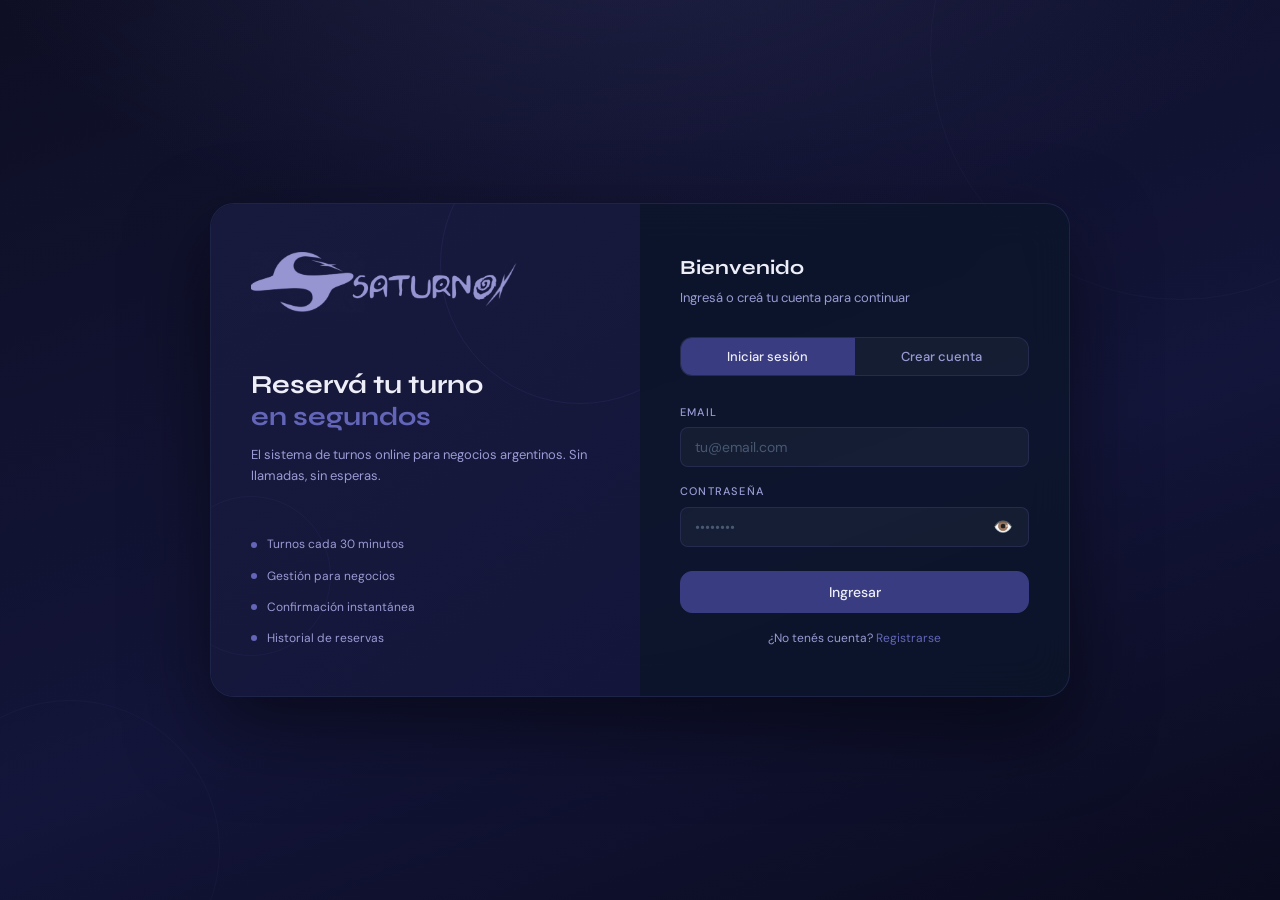
==== index.html @ 73ded489 "Add files via upload" ====
<!DOCTYPE html>
<html lang="es">
<head>
  <meta charset="UTF-8" />
  <meta name="viewport" content="width=device-width, initial-scale=1.0" />
  <title>SaturnoX – Iniciar sesión</title>
  <link rel="stylesheet" href="styles.css" />
  <style>
    body {
      display: flex;
      flex-direction: column;
      min-height: 100vh;
      background: radial-gradient(ellipse 80% 60% at 50% -10%, rgba(99,102,184,.18) 0%, transparent 65%),
                  linear-gradient(160deg, var(--navy) 0%, var(--navy2) 60%, var(--navy3) 100%);
    }

    /* HERO */
    .auth-layout {
      flex: 1;
      display: flex;
      align-items: center;
      justify-content: center;
      padding: 40px 20px;
      position: relative;
      overflow: hidden;
    }
    .ring {
      position: absolute;
      border-radius: 50%;
      border: 1px solid rgba(99,102,184,.06);
      pointer-events: none;
    }

    /* AUTH BOX */
    .auth-box {
      width: 100%;
      max-width: 860px;
      display: grid;
      grid-template-columns: 1fr 1fr;
      border: var(--border);
      border-radius: var(--r-xl);
      overflow: hidden;
      background: rgba(10,22,40,.7);
      backdrop-filter: blur(20px);
      box-shadow: 0 32px 80px rgba(0,0,0,.5);
    }

    /* LEFT PANEL */
    .auth-left {
      background: linear-gradient(145deg, var(--blue-900) 0%, var(--navy2) 100%);
      padding: 48px 40px;
      display: flex;
      flex-direction: column;
      justify-content: space-between;
      position: relative;
      overflow: hidden;
    }
    .auth-left::before {
      content: '';
      position: absolute;
      width: 280px; height: 280px;
      border-radius: 50%;
      border: 1px solid rgba(99,102,184,.12);
      top: -80px; right: -80px;
    }
    .auth-left::after {
      content: '';
      position: absolute;
      width: 160px; height: 160px;
      border-radius: 50%;
      border: 1px solid rgba(99,102,184,.08);
      bottom: 40px; left: -40px;
    }
    .auth-logo {
      font-family: var(--font-display);
      font-size: 18px; font-weight: 700;
      color: var(--blue-200);
      letter-spacing: -.5px;
      position: relative; z-index: 1;
    }
    .auth-logo span { color: var(--blue-400); }
    .auth-tagline {
      position: relative; z-index: 1;
    }
    .auth-tagline h1 {
      font-family: var(--font-display);
      font-size: 26px; font-weight: 700;
      color: var(--blue-50);
      line-height: 1.2;
      margin-bottom: 12px;
    }
    .auth-tagline h1 em { color: var(--blue-400); font-style: normal; }
    .auth-tagline p { font-size: 13px; color: var(--blue-200); line-height: 1.65; }
    .auth-features {
      position: relative; z-index: 1;
      display: flex; flex-direction: column; gap: 12px;
    }
    .feature-item {
      display: flex; align-items: center; gap: 10px;
      font-size: 12px; color: var(--blue-200);
    }
    .feature-dot {
      width: 6px; height: 6px;
      border-radius: 50%;
      background: var(--blue-400);
      flex-shrink: 0;
    }

    /* RIGHT PANEL */
    .auth-right {
      padding: 48px 40px;
      display: flex;
      flex-direction: column;
      justify-content: center;
    }
    .auth-right h2 {
      font-family: var(--font-display);
      font-size: 20px; font-weight: 700;
      color: var(--blue-50);
      margin-bottom: 4px;
    }
    .auth-right .sub {
      font-size: 13px; color: var(--blue-200);
      margin-bottom: 28px;
    }

    /* TABS */
    .tabs {
      display: flex; gap: 0;
      background: rgba(255,255,255,.04);
      border: var(--border);
      border-radius: var(--r-md);
      overflow: hidden;
      margin-bottom: 28px;
    }
    .tab-btn {
      flex: 1; padding: 10px 12px;
      background: transparent; border: none;
      font-family: var(--font-body);
      font-size: 13px; font-weight: 500;
      color: var(--blue-200);
      cursor: pointer; transition: all .2s;
    }
    .tab-btn.active {
      background: var(--blue-600);
      color: var(--blue-50);
    }

    /* FORM PANEL */
    .tab-panel { display: none; }
    .tab-panel.active { display: block; animation: slideDown .2s ease; }

    /* ROLE SELECTOR */
    .role-selector {
      display: grid; grid-template-columns: 1fr 1fr;
      gap: 8px; margin-bottom: 16px;
    }
    .role-card {
      padding: 12px 14px;
      border: var(--border);
      border-radius: var(--r-md);
      cursor: pointer;
      background: transparent;
      transition: all .2s;
      text-align: left;
    }
    .role-card:hover { background: var(--glass-h); border-color: rgba(99,102,184,.4); }
    .role-card.selected { background: rgba(57,60,128,.2); border-color: var(--blue-400); }
    .role-card .role-icon { font-size: 22px; margin-bottom: 6px; display: block; }
    .role-card .role-name {
      font-size: 13px; font-weight: 500; color: var(--blue-50); display: block;
    }
    .role-card .role-desc { font-size: 11px; color: var(--blue-200); }

    /* GLOBAL ERROR */
    .alert {
      padding: 10px 14px;
      border-radius: var(--r-sm);
      font-size: 13px;
      margin-bottom: 14px;
      display: none;
    }
    .alert.error { background: var(--red-bg); border: 1px solid var(--red-bd); color: var(--red); display: block; }
    .alert.success { background: var(--green-bg); border: 1px solid var(--green-bd); color: var(--green); display: block; }

    /* RESPONSIVE */
    @media (max-width: 700px) {
      .auth-box { grid-template-columns: 1fr; }
      .auth-left { display: none; }
      .auth-right { padding: 32px 24px; }
    }
  </style>
</head>
<body>

<div class="auth-layout">
  <div class="ring" style="width:500px;height:500px;top:-200px;right:-150px;"></div>
  <div class="ring" style="width:300px;height:300px;bottom:-100px;left:-80px;"></div>

  <div class="auth-box">
    <!-- IZQUIERDA -->
    <div class="auth-left">
      <div class="auth-logo"><img src="saturnox.png" alt="SaturnoX" style="height:60px;width:auto;filter:brightness(1.1);align-items: center;" /></div>
      <div class="auth-tagline">
        <h1>Reservá tu turno<br><em>en segundos</em></h1>
        <p>El sistema de turnos online para negocios argentinos. Sin llamadas, sin esperas.</p>
      </div>
      <div class="auth-features">
        <div class="feature-item"><div class="feature-dot"></div>Turnos cada 30 minutos</div>
        <div class="feature-item"><div class="feature-dot"></div>Gestión para negocios</div>
        <div class="feature-item"><div class="feature-dot"></div>Confirmación instantánea</div>
        <div class="feature-item"><div class="feature-dot"></div>Historial de reservas</div>
      </div>
    </div>

    <!-- DERECHA -->
    <div class="auth-right">
      <h2>Bienvenido</h2>
      <p class="sub">Ingresá o creá tu cuenta para continuar</p>

      <div class="tabs">
        <button class="tab-btn active" onclick="switchTab('login')">Iniciar sesión</button>
        <button class="tab-btn" onclick="switchTab('register')">Crear cuenta</button>
      </div>

      <!-- LOGIN -->
      <div class="tab-panel active" id="panel-login">
        <div class="alert" id="loginAlert"></div>
        <div class="form-group">
          <label class="form-label">Email</label>
          <input class="form-input" type="email" id="loginEmail" placeholder="tu@email.com" />
        </div>
        <div class="form-group">
          <label class="form-label">Contraseña</label>
          <div style="position:relative;">
            <input class="form-input" type="password" id="loginPass" placeholder="••••••••" style="padding-right:44px;" />
            <button type="button" onclick="togglePassVis('loginPass','eyeLogin')" style="position:absolute;right:12px;top:50%;transform:translateY(-50%);background:none;border:none;cursor:pointer;color:var(--blue-200);font-size:16px;padding:4px;line-height:1;" id="eyeLogin">👁️</button>
          </div>
        </div>
        <button class="btn primary lg full" onclick="doLogin()" style="margin-top:8px;">
          Ingresar
        </button>
        <p style="text-align:center;margin-top:16px;font-size:12px;color:var(--blue-200);">
          ¿No tenés cuenta? <a href="#" onclick="switchTab('register')" style="color:var(--blue-400);text-decoration:none;">Registrarse</a>
        </p>
      </div>

      <!-- REGISTRO -->
      <div class="tab-panel" id="panel-register">
        <div class="alert" id="registerAlert"></div>

        <div style="margin-bottom:14px;">
          <div class="form-label" style="margin-bottom:8px;">Tipo de cuenta</div>
          <div class="role-selector">
            <div class="role-card selected" id="roleUser" onclick="selectRole('user')">
              <span class="role-icon">👤</span>
              <span class="role-name">Usuario</span>
              <span class="role-desc">Reservar turnos</span>
            </div>
            <div class="role-card" id="roleBiz" onclick="selectRole('business')">
              <span class="role-icon">🏪</span>
              <span class="role-name">Negocio</span>
              <span class="role-desc">Gestionar turnos</span>
            </div>
          </div>
        </div>

        <div class="form-row">
          <div class="form-group">
            <label class="form-label">Nombre</label>
            <input class="form-input" type="text" id="regName" placeholder="Juan" />
          </div>
          <div class="form-group">
            <label class="form-label">Apellido</label>
            <input class="form-input" type="text" id="regLast" placeholder="García" />
          </div>
        </div>
        <div class="form-group">
          <label class="form-label">Email</label>
          <input class="form-input" type="email" id="regEmail" placeholder="tu@email.com" />
        </div>
        <div class="form-group">
          <label class="form-label">Contraseña</label>
          <div style="position:relative;">
            <input class="form-input" type="password" id="regPass" placeholder="Mínimo 6 caracteres" oninput="checkPassStrength(this.value)" style="padding-right:44px;" />
            <button type="button" onclick="togglePassVis('regPass','eyeReg')" style="position:absolute;right:12px;top:50%;transform:translateY(-50%);background:none;border:none;cursor:pointer;color:var(--blue-200);font-size:16px;padding:4px;line-height:1;" id="eyeReg">👁️</button>
          </div>
          <div id="passStrengthWrap" style="margin-top:8px;display:none;">
            <div style="display:flex;gap:4px;margin-bottom:5px;">
              <div id="psBar1" style="flex:1;height:4px;border-radius:4px;background:rgba(99,102,184,.15);transition:background .3s;"></div>
              <div id="psBar2" style="flex:1;height:4px;border-radius:4px;background:rgba(99,102,184,.15);transition:background .3s;"></div>
              <div id="psBar3" style="flex:1;height:4px;border-radius:4px;background:rgba(99,102,184,.15);transition:background .3s;"></div>
              <div id="psBar4" style="flex:1;height:4px;border-radius:4px;background:rgba(99,102,184,.15);transition:background .3s;"></div>
            </div>
            <span id="passStrengthLabel" style="font-size:11px;font-weight:500;"></span>
          </div>
        </div>
        <button class="btn primary lg full" onclick="doRegister()" style="margin-top:8px;">
          Crear cuenta
        </button>
      </div>
    </div>
  </div>
</div>

<script src="app.js"></script>
<script>
  // Si ya está logueado, redirigir
  (function() {
    const u = DB.getCurrentUser();
    if (u) window.location.href = u.role === 'business' ? 'business.html' : 'app.html';
  })();

  let selectedRole = 'user';

  function togglePassVis(inputId, btnId) {
    const inp = document.getElementById(inputId);
    const btn = document.getElementById(btnId);
    const isPass = inp.type === 'password';
    inp.type = isPass ? 'text' : 'password';
    btn.textContent = isPass ? '🙈' : '👁️';
  }

  function switchTab(tab) {
    document.querySelectorAll('.tab-btn').forEach((b,i) => b.classList.toggle('active', (i===0&&tab==='login')||(i===1&&tab==='register')));
    document.getElementById('panel-login').classList.toggle('active', tab==='login');
    document.getElementById('panel-register').classList.toggle('active', tab==='register');
  }

  function selectRole(role) {
    selectedRole = role;
    document.getElementById('roleUser').classList.toggle('selected', role==='user');
    document.getElementById('roleBiz').classList.toggle('selected', role==='business');
  }

  function showAlert(id, msg, type='error') {
    const el = document.getElementById(id);
    el.textContent = msg;
    el.className = `alert ${type}`;
  }

  function doLogin() {
    const email = document.getElementById('loginEmail').value.trim();
    const pass  = document.getElementById('loginPass').value;
    if (!email || !pass) { showAlert('loginAlert','Completá todos los campos.'); return; }
    const r = DB.loginUser(email, pass);
    if (!r.ok) { showAlert('loginAlert', r.msg); return; }
    DB.setCurrentUser(r.user);
    Toast.show('¡Bienvenido, ' + r.user.name + '!', 'success');
    setTimeout(() => {
      window.location.href = r.user.role === 'business' ? 'business.html' : 'app.html';
    }, 600);
  }

  function doRegister() {
    const name  = document.getElementById('regName').value.trim();
    const last  = document.getElementById('regLast').value.trim();
    const email = document.getElementById('regEmail').value.trim();
    const pass  = document.getElementById('regPass').value;
    if (!name || !last || !email || !pass) { showAlert('registerAlert','Completá todos los campos.'); return; }
    if (pass.length < 6) { showAlert('registerAlert','La contraseña debe tener al menos 6 caracteres.'); return; }
    if (!/^[^\s@]+@[^\s@]+\.[^\s@]+$/.test(email)) { showAlert('registerAlert','Ingresá un email válido.'); return; }
    const r = DB.registerUser({ name, lastName: last, email, password: pass, role: selectedRole });
    if (!r.ok) { showAlert('registerAlert', r.msg); return; }
    DB.setCurrentUser(r.user);
    showAlert('registerAlert','¡Cuenta creada! Redirigiendo...','success');
    setTimeout(() => {
      window.location.href = r.user.role === 'business' ? 'business.html' : 'app.html';
    }, 800);
  }

  function checkPassStrength(val) {
    const wrap = document.getElementById('passStrengthWrap');
    const label = document.getElementById('passStrengthLabel');
    const bars = [1,2,3,4].map(i => document.getElementById('psBar'+i));
    if (!val) { wrap.style.display = 'none'; return; }
    wrap.style.display = 'block';
    let score = 0;
    if (val.length >= 6)  score++;
    if (val.length >= 10) score++;
    if (/[A-Z]/.test(val) && /[a-z]/.test(val)) score++;
    if (/[0-9]/.test(val)) score++;
    if (/[^A-Za-z0-9]/.test(val)) score = Math.min(4, score + 1);
    score = Math.max(1, Math.min(4, score));
    const cfg = [
      null,
      { color:'#e05d5d', text:'Muy débil',  textColor:'#e05d5d' },
      { color:'#e0993a', text:'Débil',       textColor:'#e0993a' },
      { color:'#4dbf77', text:'Buena',       textColor:'#4dbf77' },
      { color:'#2ec08b', text:'Muy fuerte',  textColor:'#2ec08b' },
    ];
    bars.forEach((b, i) => { b.style.background = i < score ? cfg[score].color : 'rgba(99,102,184,.15)'; });
    label.textContent = cfg[score].text;
    label.style.color = cfg[score].textColor;
  }

  // Enter para login
  document.addEventListener('keydown', e => {
    if (e.key === 'Enter') {
      if (document.getElementById('panel-login').classList.contains('active')) doLogin();
      else doRegister();
    }
  });
</script>
</body>
</html>
---- styles.css ----
@import url('https://fonts.googleapis.com/css2?family=Syne:wght@400;500;600;700&family=DM+Sans:ital,wght@0,300;0,400;0,500;1,400&display=swap');

*,*::before,*::after{box-sizing:border-box;margin:0;padding:0}
:root{
  --blue-50:#EEEEF8;
  --blue-100:#C4C5E8;
  --blue-200:#9A9BD4;
  --blue-400:#6366B8;
  --blue-600:#393C80;
  --blue-700:#2D3069;
  --blue-800:#252858;
  --blue-900:#181A3D;
  --navy:#0E0F24;
  --navy2:#13153A;
  --navy3:#0A0B1E;
  --green:#5DCAA5;
  --green-bg:rgba(29,158,117,.12);
  --green-bd:rgba(29,158,117,.28);
  --red:#E24B4A;
  --red-bg:rgba(226,75,74,.12);
  --red-bd:rgba(226,75,74,.28);
  --amber:#efca27;
  --amber-bg:rgba(239,159,39,.12);
  --amber-bd:rgba(239,159,39,.28);
  --font-display:'Syne',sans-serif;
  --font-body:'DM Sans',sans-serif;
  --r-sm:8px;--r-md:12px;--r-lg:16px;--r-xl:24px;
  --border:1px solid rgba(99,102,184,.2);
  --glass:rgba(255,255,255,.033);
  --glass-h:rgba(99,102,184,.1);
}
html{scroll-behavior:smooth}
body{font-family:var(--font-body);background:var(--navy);color:var(--blue-50);min-height:100vh;line-height:1.6}
.hidden{display:none!important}

/* NAVBAR */
.navbar{position:sticky;top:0;z-index:200;display:flex;align-items:center;justify-content:space-between;padding:14px 36px;background:rgba(10,22,40,.92);backdrop-filter:blur(14px);border-bottom:var(--border)}
.logo{font-family:var(--font-display);font-size:22px;font-weight:700;color:var(--blue-200);text-decoration:none;letter-spacing:-.5px}
.logo span{color:var(--blue-400)}
.nav-right{display:flex;gap:8px;align-items:center}

/* BUTTONS */
.btn{font-family:var(--font-body);font-size:13px;font-weight:500;padding:8px 16px;border-radius:20px;border:1px solid rgba(99,102,184,.3);background:transparent;color:var(--blue-200);cursor:pointer;transition:all .2s;text-decoration:none;display:inline-flex;align-items:center;gap:6px}
.btn:hover{background:rgba(99,102,184,.1);border-color:rgba(99,102,184,.5)}
.btn.primary{background:var(--blue-600);border-color:var(--blue-600);color:var(--blue-50)}
.btn.primary:hover{background:var(--blue-700)}
.btn.danger{background:var(--red-bg);border-color:var(--red-bd);color:var(--red)}
.btn.danger:hover{background:rgba(226,75,74,.22)}
.btn.success{background:var(--green-bg);border-color:var(--green-bd);color:var(--green)}
.btn.lg{font-size:14px;padding:11px 26px;border-radius:var(--r-md)}
.btn.full{width:100%;justify-content:center}
.btn:disabled{opacity:.38;cursor:not-allowed}

/* FORMS */
.form-group{margin-bottom:16px}
.form-label{display:block;font-size:11px;font-weight:500;color:var(--blue-200);text-transform:uppercase;letter-spacing:1.2px;margin-bottom:6px}
.form-input,.form-select,.form-textarea{width:100%;background:rgba(255,255,255,.04);border:var(--border);border-radius:var(--r-sm);padding:10px 14px;font-family:var(--font-body);font-size:14px;color:var(--blue-50);outline:none;transition:border-color .2s}
.form-input:focus,.form-select:focus,.form-textarea:focus{border-color:var(--blue-400);background:rgba(99,102,184,.06)}
.form-input::placeholder,.form-textarea::placeholder{color:rgba(181,212,244,.32)}
.form-select option{background:var(--navy2);color:var(--blue-50)}
.form-textarea{resize:vertical;min-height:80px}
.form-row{display:grid;grid-template-columns:1fr 1fr;gap:12px}

/* BADGES */
.badge{display:inline-block;font-size:10px;font-weight:500;padding:3px 9px;border-radius:10px;background:rgba(99,102,184,.12);color:var(--blue-200);border:1px solid rgba(99,102,184,.22)}
.badge.green{background:var(--green-bg);color:var(--green);border-color:var(--green-bd)}
.badge.red,.badge.cancelled{background:var(--red-bg);color:var(--red);border-color:var(--red-bd)}
.badge.amber{background:var(--amber-bg);color:var(--amber);border-color:var(--amber-bd)}
.badge.blue{background:rgba(99,102,184,.18);color:var(--blue-100);border-color:rgba(99,102,184,.35)}

/* ALERTS */
.alert{padding:11px 14px;border-radius:var(--r-sm);font-size:13px;margin-bottom:14px;display:none}
.alert.error{background:var(--red-bg);border:1px solid var(--red-bd);color:var(--red);display:block}
.alert.success{background:var(--green-bg);border:1px solid var(--green-bd);color:var(--green);display:block}
.alert.warning{background:var(--amber-bg);border:1px solid var(--amber-bd);color:var(--amber);display:block}

/* TOAST */
.toast-container{position:fixed;bottom:24px;right:24px;z-index:1000;display:flex;flex-direction:column;gap:8px}
.toast{display:flex;align-items:center;gap:10px;background:var(--navy2);border:var(--border);border-radius:var(--r-md);padding:12px 18px;font-size:13px;color:var(--blue-50);animation:slideInR .3s ease;min-width:240px;max-width:340px;box-shadow:0 4px 24px rgba(0,0,0,.4)}
.toast.success{border-color:var(--green-bd)}.toast.error{border-color:var(--red-bd)}.toast.warning{border-color:var(--amber-bd)}
.toast-icon{font-size:15px;flex-shrink:0}

/* ANIMATIONS */
@keyframes fadeIn{from{opacity:0}to{opacity:1}}
@keyframes slideUp{from{opacity:0;transform:translateY(20px)}to{opacity:1;transform:none}}
@keyframes slideDown{from{opacity:0;transform:translateY(-10px)}to{opacity:1;transform:none}}
@keyframes slideInR{from{opacity:0;transform:translateX(20px)}to{opacity:1;transform:none}}
@keyframes pulse{0%,100%{opacity:1}50%{opacity:.5}}

/* SECTION TITLES */
.section-ttl{font-family:var(--font-display);font-size:12px;font-weight:500;color:var(--blue-400);text-transform:uppercase;letter-spacing:1.5px}

/* RESPONSIVE */
@media(max-width:700px){
  .navbar{padding:12px 16px}
  .form-row{grid-template-columns:1fr}
}
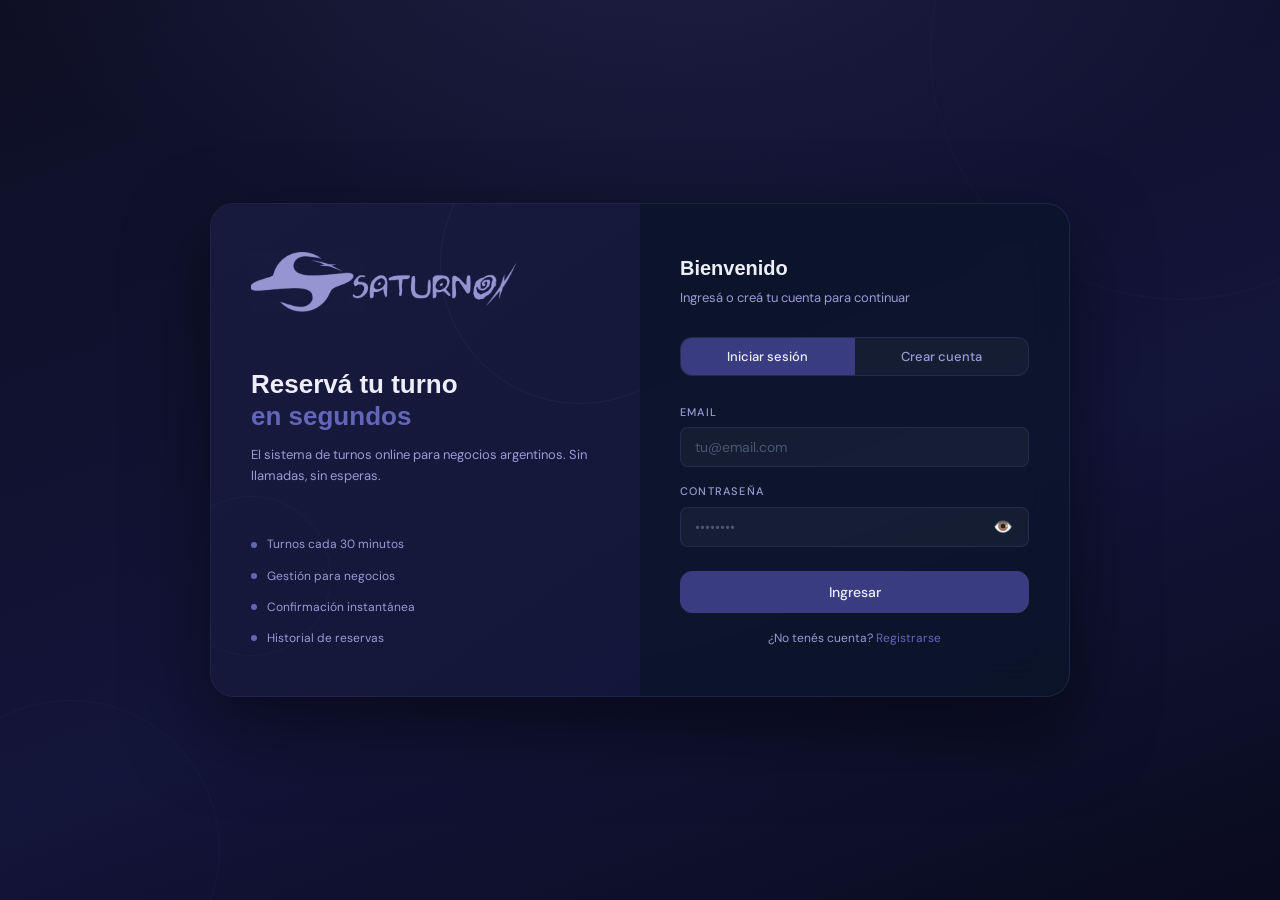
==== commit c3b88562: "index.html" ====
--- a/index.html
+++ b/index.html
@@ -185,9 +185,24 @@
 
     /* RESPONSIVE */
     @media (max-width: 700px) {
-      .auth-box { grid-template-columns: 1fr; }
+      .auth-layout { padding: 0; align-items: stretch; }
+      .auth-box {
+        grid-template-columns: 1fr;
+        border-radius: 0;
+        border-left: none; border-right: none;
+        min-height: 100vh;
+        box-shadow: none;
+      }
       .auth-left { display: none; }
-      .auth-right { padding: 32px 24px; }
+      .auth-right { padding: 40px 24px 32px; justify-content: flex-start; }
+      .auth-right h2 { font-size: 24px; }
+      .role-selector { grid-template-columns: 1fr 1fr; }
+      .role-card { padding: 10px; }
+      .form-row { grid-template-columns: 1fr; }
+      .mobile-logo-wrap { display: block !important; }
+    }
+    @media (max-width: 400px) {
+      .auth-right { padding: 32px 16px 24px; }
     }
   </style>
 </head>
@@ -215,6 +230,10 @@
 
     <!-- DERECHA -->
     <div class="auth-right">
+      <div style="display:none;margin-bottom:28px;" class="mobile-logo-wrap">
+        <img src="saturnox.png" alt="SaturnoX" style="height:44px;width:auto;filter:brightness(1.1);" />
+        <p style="font-size:12px;color:var(--blue-200);margin-top:8px;">El sistema de turnos online para negocios argentinos.</p>
+      </div>
       <h2>Bienvenido</h2>
       <p class="sub">Ingresá o creá tu cuenta para continuar</p>
 
@@ -403,4 +422,4 @@
   });
 </script>
 </body>
-</html>+</html>
--- a/styles.css
+++ b/styles.css
@@ -22,7 +22,7 @@
   --amber:#efca27;
   --amber-bg:rgba(239,159,39,.12);
   --amber-bd:rgba(239,159,39,.28);
-  --font-display:'Syne',sans-serif;
+  --font-display:'smooth',sans-serif;
   --font-body:'DM Sans',sans-serif;
   --r-sm:8px;--r-md:12px;--r-lg:16px;--r-xl:24px;
   --border:1px solid rgba(99,102,184,.2);
@@ -94,4 +94,4 @@
 @media(max-width:700px){
   .navbar{padding:12px 16px}
   .form-row{grid-template-columns:1fr}
-}+}
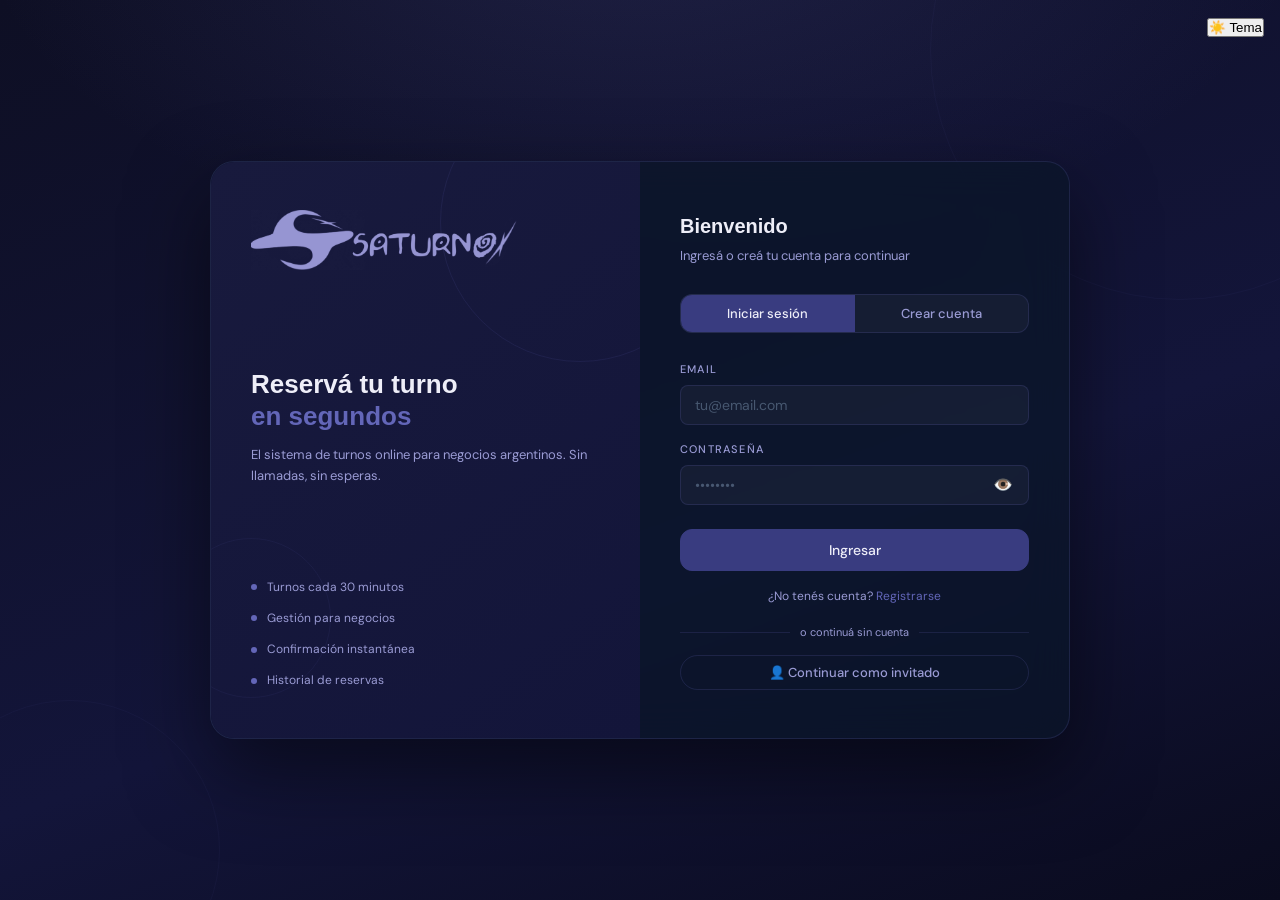
==== commit 50662d29: "index.html" ====
--- a/index.html
+++ b/index.html
@@ -12,6 +12,10 @@
       min-height: 100vh;
       background: radial-gradient(ellipse 80% 60% at 50% -10%, rgba(99,102,184,.18) 0%, transparent 65%),
                   linear-gradient(160deg, var(--navy) 0%, var(--navy2) 60%, var(--navy3) 100%);
+    }
+    [data-theme="light"] body {
+      background: radial-gradient(ellipse 80% 60% at 50% -10%, rgba(99,102,184,.13) 0%, transparent 65%),
+                  linear-gradient(160deg, #EEEEF8 0%, #E4E5F4 60%, #D8DAF0 100%);
     }
 
     /* HERO */
@@ -204,9 +208,19 @@
     @media (max-width: 400px) {
       .auth-right { padding: 32px 16px 24px; }
     }
-  </style>
+    /* Mobile: solo ícono en el toggle */
+    @media (max-width: 640px) {
+      .theme-label { display: none; }
+      .theme-toggle { padding: 6px 8px; width: 36px; height: 36px; justify-content: center; border-radius: 50%; }
+    }
+</style>
 </head>
 <body>
+
+<!-- THEME TOGGLE (top-right fixed) -->
+<div style="position:fixed;top:14px;right:16px;z-index:500;">
+  <button class="theme-toggle" id="themeToggleBtn" onclick="toggleTheme()" title="Cambiar tema"><span id="themeIcon">🌙</span><span class="theme-label"> Tema</span></button>
+</div>
 
 <div class="auth-layout">
   <div class="ring" style="width:500px;height:500px;top:-200px;right:-150px;"></div>
@@ -262,6 +276,16 @@
         <p style="text-align:center;margin-top:16px;font-size:12px;color:var(--blue-200);">
           ¿No tenés cuenta? <a href="#" onclick="switchTab('register')" style="color:var(--blue-400);text-decoration:none;">Registrarse</a>
         </p>
+
+        <!-- DIVISOR -->
+        <div style="display:flex;align-items:center;gap:10px;margin:18px 0 4px;">
+          <div style="flex:1;height:1px;background:rgba(99,102,184,.18);"></div>
+          <span style="font-size:11px;color:var(--blue-200);white-space:nowrap;">o continuá sin cuenta</span>
+          <div style="flex:1;height:1px;background:rgba(99,102,184,.18);"></div>
+        </div>
+        <button class="btn full" onclick="enterAsGuest()" style="margin-top:10px;color:var(--blue-200);border-color:rgba(99,102,184,.2);">
+          👤 Continuar como invitado
+        </button>
       </div>
 
       <!-- REGISTRO -->
@@ -324,6 +348,32 @@
 
 <script src="app.js"></script>
 <script>
+  // ── TEMA ──
+  function initTheme() {
+    const t = localStorage.getItem('sx_theme') || 'dark';
+    document.documentElement.setAttribute('data-theme', t);
+    updateThemeBtn(t);
+  }
+  function toggleTheme() {
+    const cur = document.documentElement.getAttribute('data-theme') || 'dark';
+    const next = cur === 'dark' ? 'light' : 'dark';
+    document.documentElement.setAttribute('data-theme', next);
+    localStorage.setItem('sx_theme', next);
+    updateThemeBtn(next);
+  }
+  function updateThemeBtn(t) {
+    const icon = document.getElementById('themeIcon');
+    if (icon) icon.textContent = t === 'dark' ? '☀️' : '🌙';
+  }
+  initTheme();
+
+  // ── INVITADO ──
+  function enterAsGuest() {
+    const guest = { id: 'guest_' + Date.now(), role: 'user', name: 'Invitado', lastName: '', isGuest: true };
+    DB.setCurrentUser(guest);
+    window.location.href = 'app.html';
+  }
+
   // Si ya está logueado, redirigir
   (function() {
     const u = DB.getCurrentUser();
--- a/styles.css
+++ b/styles.css
@@ -95,3 +95,14 @@
   .navbar{padding:12px 16px}
   .form-row{grid-template-columns:1fr}
 }
+
+/* MOBILE TOUCH & USABILITY */
+@media(max-width:700px){
+  .btn { min-height: 42px; }
+  .form-input, .form-select, .form-textarea { font-size: 16px !important; } /* prevent iOS auto-zoom */
+  .toast-container { bottom: 80px; right: 12px; left: 12px; }
+  .toast { min-width: 0; max-width: 100%; width: 100%; }
+  .modal-overlay { padding: 16px; align-items: flex-end; }
+  .modal-box { border-radius: var(--r-xl) var(--r-xl) var(--r-md) var(--r-md); }
+  .badge { font-size: 9px; padding: 2px 7px; }
+}
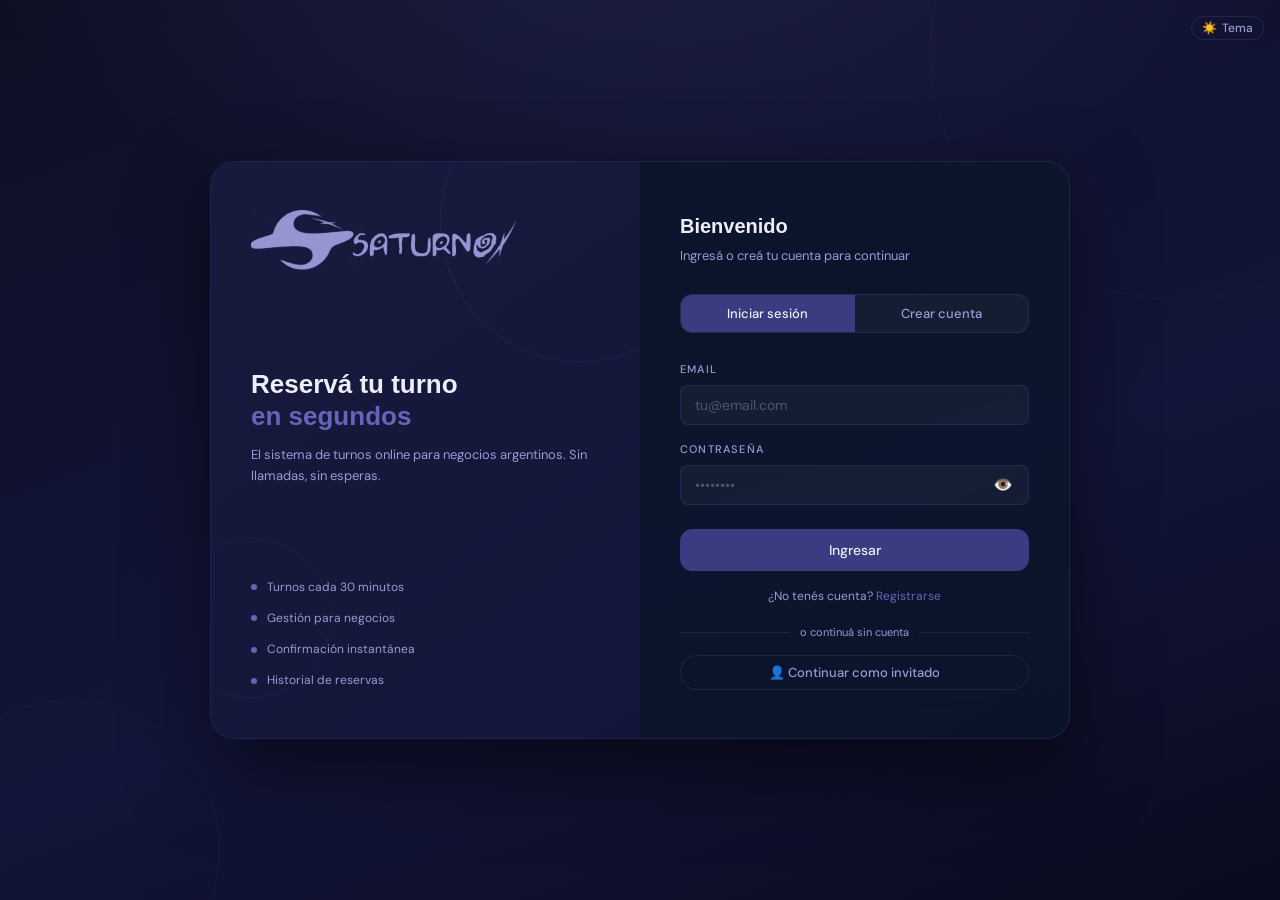
==== commit 3b912be1: "añadi terminos y condiciones" ====
--- a/index.html
+++ b/index.html
@@ -18,6 +18,10 @@
                   linear-gradient(160deg, #EEEEF8 0%, #E4E5F4 60%, #D8DAF0 100%);
     }
 
+    a{
+        color: var(--blue-200);
+    }
+
     /* HERO */
     .auth-layout {
       flex: 1;
@@ -175,6 +179,14 @@
       font-size: 13px; font-weight: 500; color: var(--blue-50); display: block;
     }
     .role-card .role-desc { font-size: 11px; color: var(--blue-200); }
+
+    .checkbox{
+        display: flex;
+        border: none;
+        font-size: 14px;
+        margin:10px;
+        gap:10px;
+    }
 
     /* GLOBAL ERROR */
     .alert {
@@ -338,7 +350,8 @@
             <span id="passStrengthLabel" style="font-size:11px;font-weight:500;"></span>
           </div>
         </div>
-        <button class="btn primary lg full" onclick="doRegister()" style="margin-top:8px;">
+        <div class="checkbox"><input onclick="checarEula(this)" type="checkbox" name="eula" id="eula" required> Acepto los <a href="./terminos.html">terminos y condiciones</a>.</div> 
+        <button class="btn primary lg full" onclick="doRegister()" disabled="true" id="registerButton" style="margin-top:8px;">
           Crear cuenta
         </button>
       </div>
@@ -366,6 +379,14 @@
     if (icon) icon.textContent = t === 'dark' ? '☀️' : '🌙';
   }
   initTheme();
+
+  function checarEula(son) {
+    let Rbutton = document.getElementById("registerButton");
+    if (son.checked) {
+        return Rbutton.disabled=false
+    }
+    return Rbutton.disabled=true
+  }
 
   // ── INVITADO ──
   function enterAsGuest() {
@@ -472,4 +493,4 @@
   });
 </script>
 </body>
-</html>
+</html>
--- a/styles.css
+++ b/styles.css
@@ -105,4 +105,186 @@
   .modal-overlay { padding: 16px; align-items: flex-end; }
   .modal-box { border-radius: var(--r-xl) var(--r-xl) var(--r-md) var(--r-md); }
   .badge { font-size: 9px; padding: 2px 7px; }
-}
+
+  /* NAVBAR MOBILE — más compacta y sin amontonamiento */
+  .navbar { padding: 10px 14px; gap: 8px; }
+  .logo img { height: 32px !important; }
+  .nav-right { gap: 6px; }
+
+  /* Ocultar texto del tema-toggle en mobile, solo ícono */
+  .theme-toggle .theme-label { display: none; }
+  .theme-toggle { padding: 6px 8px; font-size: 16px; border-radius: 50%; width: 36px; height: 36px; justify-content: center; }
+}
+
+/* ══════════════════════════════════════════
+   THEME TOGGLE BUTTON
+══════════════════════════════════════════ */
+.theme-toggle{
+  background:transparent;border:1px solid rgba(99,102,184,.22);
+  border-radius:20px;padding:5px 10px;font-size:14px;cursor:pointer;
+  color:var(--blue-200);transition:all .2s;line-height:1;
+  display:inline-flex;align-items:center;gap:5px;
+  font-family:var(--font-body);font-size:12px;font-weight:500;
+}
+.theme-toggle:hover{background:rgba(99,102,184,.1);border-color:rgba(99,102,184,.4);}
+
+/* ══════════════════════════════════════════
+   LIGHT MODE — VARIABLE OVERRIDES
+══════════════════════════════════════════ */
+[data-theme="light"]{
+  --blue-50:#1a1c3a;
+  --blue-100:#252858;
+  --blue-200:#393C80;
+  --blue-400:#5560c8;
+  --blue-600:#4a4ea0;
+  --blue-700:#393C80;
+  --blue-800:#2D3069;
+  --blue-900:#1a1c3a;
+  --navy:#EEEEF8;
+  --navy2:#E4E5F4;
+  --navy3:#D8DAF0;
+  --green:#1a8a6a;
+  --green-bg:rgba(26,138,106,.1);
+  --green-bd:rgba(26,138,106,.28);
+  --red:#b83030;
+  --red-bg:rgba(184,48,48,.09);
+  --red-bd:rgba(184,48,48,.25);
+  --amber:#8a6000;
+  --amber-bg:rgba(138,96,0,.09);
+  --amber-bd:rgba(138,96,0,.25);
+  --border:1px solid rgba(99,102,184,.28);
+  --glass:rgba(255,255,255,.65);
+  --glass-h:rgba(99,102,184,.12);
+}
+[data-theme="light"] body{
+  background:#EEEEF8;color:#1a1c3a;
+}
+
+/* Navbar */
+[data-theme="light"] .navbar{
+  background:rgba(238,238,248,.94);
+  border-bottom:1px solid rgba(99,102,184,.22);
+}
+[data-theme="light"] .logo{color:var(--blue-200);}
+
+/* Inputs & forms */
+[data-theme="light"] .form-input,
+[data-theme="light"] .form-select,
+[data-theme="light"] .form-textarea{
+  background:rgba(255,255,255,.8);
+  border-color:rgba(99,102,184,.3);
+  color:#1a1c3a;
+}
+[data-theme="light"] .form-input::placeholder,
+[data-theme="light"] .form-textarea::placeholder{color:rgba(57,60,128,.45);}
+[data-theme="light"] .form-input:focus,
+[data-theme="light"] .form-select:focus,
+[data-theme="light"] .form-textarea:focus{
+  background:rgba(255,255,255,.95);
+  border-color:var(--blue-400);
+}
+[data-theme="light"] .form-select option{background:#E4E5F4;color:#1a1c3a;}
+
+/* Toasts */
+[data-theme="light"] .toast{
+  background:#fff;color:#1a1c3a;
+  border-color:rgba(99,102,184,.3);
+}
+
+/* Mobile menu */
+[data-theme="light"] .mobile-menu{
+  background:var(--navy2);
+  border-color:rgba(99,102,184,.25);
+}
+[data-theme="light"] .mobile-menu-item{color:var(--blue-100);}
+
+/* Auth page specifics */
+[data-theme="light"] .auth-box{
+  background:rgba(255,255,255,.82);
+  backdrop-filter:blur(20px);
+}
+[data-theme="light"] .auth-left{
+  background:linear-gradient(145deg,#dde0f4 0%,#e8eaf6 100%);
+}
+[data-theme="light"] .tabs{
+  background:rgba(99,102,184,.08);
+  border-color:rgba(99,102,184,.22);
+}
+[data-theme="light"] .tab-btn{color:var(--blue-200);}
+[data-theme="light"] .role-card{border-color:rgba(99,102,184,.25);}
+[data-theme="light"] .role-card:hover{background:rgba(99,102,184,.1);}
+[data-theme="light"] .role-card.selected{background:rgba(99,102,184,.15);border-color:var(--blue-400);}
+
+/* Search section */
+[data-theme="light"] .search-section{
+  background:rgba(255,255,255,.5);
+  border-color:rgba(99,102,184,.2);
+}
+[data-theme="light"] .search-wrap{
+  background:rgba(255,255,255,.8);
+  border-color:rgba(99,102,184,.25);
+}
+[data-theme="light"] .search-wrap input{color:#1a1c3a;}
+[data-theme="light"] .cat-btn{
+  background:transparent;
+  border-color:rgba(99,102,184,.25);
+  color:var(--blue-200);
+}
+[data-theme="light"] .cat-btn:hover,
+[data-theme="light"] .cat-btn.active{
+  background:var(--blue-600);
+  border-color:var(--blue-600);
+  color:#fff;
+}
+
+/* Booking panel */
+[data-theme="light"] .booking-panel{
+  background:rgba(255,255,255,.75);
+  backdrop-filter:blur(10px);
+}
+[data-theme="light"] .date-pill{
+  border-color:rgba(99,102,184,.25);
+  color:#1a1c3a;
+}
+[data-theme="light"] .slot{
+  border-color:rgba(99,102,184,.2);
+  color:var(--blue-200);
+}
+[data-theme="light"] .slot:hover:not(:disabled){background:rgba(99,102,184,.12);}
+
+/* Modals */
+[data-theme="light"] .cancelApptModal > div,
+[data-theme="light"] [style*="background:var(--navy2)"]{
+  background:var(--navy2) !important;
+}
+
+/* Sidebar (business) */
+[data-theme="light"] .sidebar{
+  background:rgba(228,229,244,.85);
+  border-right-color:rgba(99,102,184,.22);
+}
+[data-theme="light"] .sidebar-btn{color:var(--blue-200);}
+[data-theme="light"] .sidebar-btn:hover{background:rgba(99,102,184,.12);color:var(--blue-100);}
+[data-theme="light"] .sidebar-btn.active{background:rgba(99,102,184,.2);color:var(--blue-100);}
+
+/* Emoji panel */
+[data-theme="light"] .emoji-panel{
+  background:rgba(240,241,250,.98);
+}
+[data-theme="light"] .emoji-search{
+  background:rgba(255,255,255,.8);color:#1a1c3a;
+}
+
+/* Setup card */
+[data-theme="light"] .setup-card{
+  background:rgba(255,255,255,.65);
+}
+[data-theme="light"] .icon-opt{background:transparent;}
+[data-theme="light"] .icon-opt:hover{background:rgba(99,102,184,.1);}
+[data-theme="light"] .icon-opt.selected{background:rgba(99,102,184,.18);}
+
+/* Guest banner */
+[data-theme="light"] .guest-info-banner{
+  background:rgba(99,102,184,.1);
+  border-color:rgba(99,102,184,.3);
+}
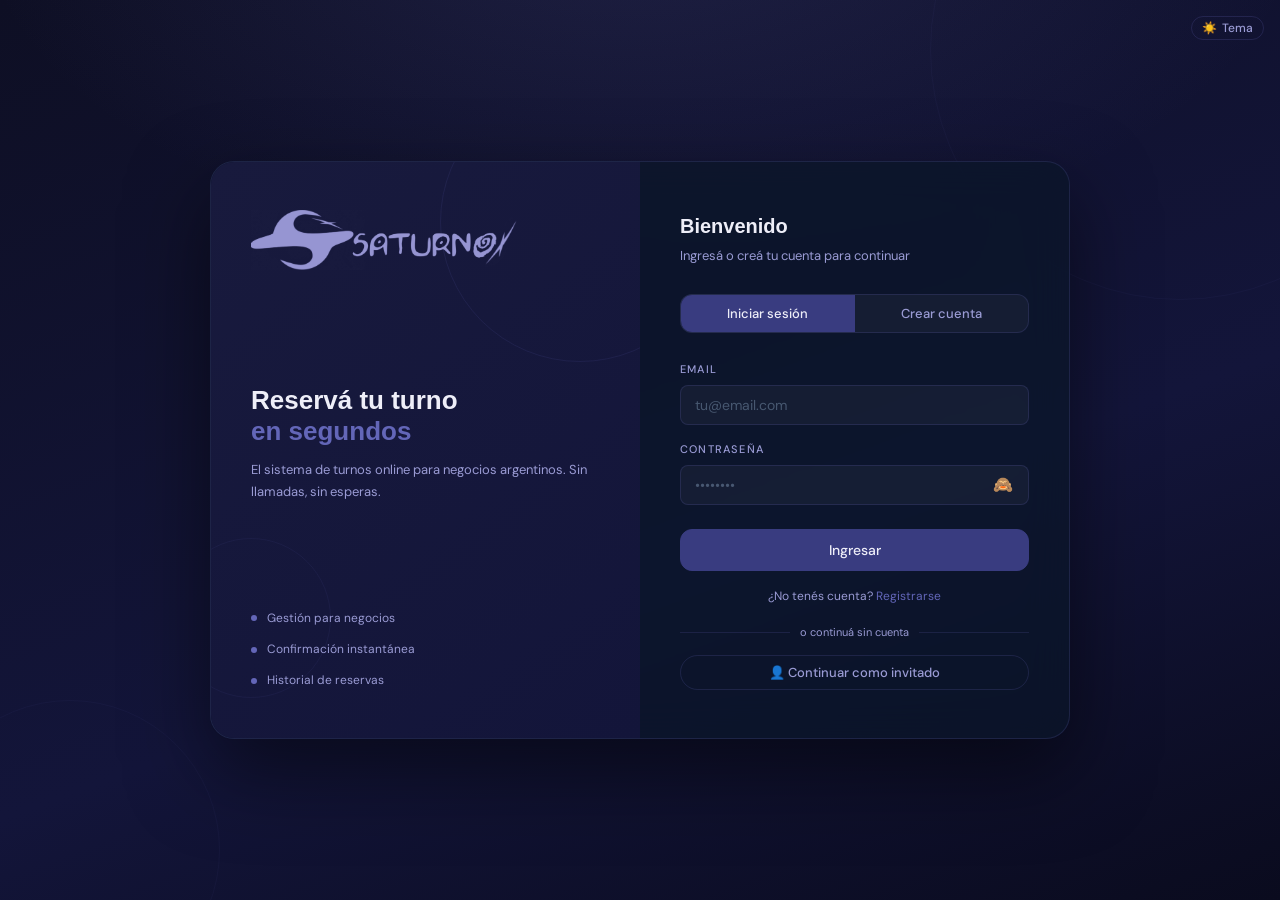
==== commit 07ee605b: "index.html" ====
--- a/index.html
+++ b/index.html
@@ -18,10 +18,6 @@
                   linear-gradient(160deg, #EEEEF8 0%, #E4E5F4 60%, #D8DAF0 100%);
     }
 
-    a{
-        color: var(--blue-200);
-    }
-
     /* HERO */
     .auth-layout {
       flex: 1;
@@ -179,14 +175,6 @@
       font-size: 13px; font-weight: 500; color: var(--blue-50); display: block;
     }
     .role-card .role-desc { font-size: 11px; color: var(--blue-200); }
-
-    .checkbox{
-        display: flex;
-        border: none;
-        font-size: 14px;
-        margin:10px;
-        gap:10px;
-    }
 
     /* GLOBAL ERROR */
     .alert {
@@ -241,13 +229,12 @@
   <div class="auth-box">
     <!-- IZQUIERDA -->
     <div class="auth-left">
-      <div class="auth-logo"><img src="saturnox.png" alt="SaturnoX" style="height:60px;width:auto;filter:brightness(1.1);align-items: center;" /></div>
+      <div class="auth-logo"><img id="logoAuth" src="saturnox.png" alt="SaturnoX" style="height:60px;width:auto;filter:brightness(1.1);align-items: center;" /></div>
       <div class="auth-tagline">
         <h1>Reservá tu turno<br><em>en segundos</em></h1>
         <p>El sistema de turnos online para negocios argentinos. Sin llamadas, sin esperas.</p>
       </div>
       <div class="auth-features">
-        <div class="feature-item"><div class="feature-dot"></div>Turnos cada 30 minutos</div>
         <div class="feature-item"><div class="feature-dot"></div>Gestión para negocios</div>
         <div class="feature-item"><div class="feature-dot"></div>Confirmación instantánea</div>
         <div class="feature-item"><div class="feature-dot"></div>Historial de reservas</div>
@@ -257,7 +244,7 @@
     <!-- DERECHA -->
     <div class="auth-right">
       <div style="display:none;margin-bottom:28px;" class="mobile-logo-wrap">
-        <img src="saturnox.png" alt="SaturnoX" style="height:44px;width:auto;filter:brightness(1.1);" />
+        <img id="logoMobile" src="saturnox.png" alt="SaturnoX" style="height:44px;width:auto;filter:brightness(1.1);" />
         <p style="font-size:12px;color:var(--blue-200);margin-top:8px;">El sistema de turnos online para negocios argentinos.</p>
       </div>
       <h2>Bienvenido</h2>
@@ -279,7 +266,7 @@
           <label class="form-label">Contraseña</label>
           <div style="position:relative;">
             <input class="form-input" type="password" id="loginPass" placeholder="••••••••" style="padding-right:44px;" />
-            <button type="button" onclick="togglePassVis('loginPass','eyeLogin')" style="position:absolute;right:12px;top:50%;transform:translateY(-50%);background:none;border:none;cursor:pointer;color:var(--blue-200);font-size:16px;padding:4px;line-height:1;" id="eyeLogin">👁️</button>
+            <button type="button" onclick="togglePassVis('loginPass','eyeLogin')" style="position:absolute;right:12px;top:50%;transform:translateY(-50%);background:none;border:none;cursor:pointer;color:var(--blue-200);font-size:16px;padding:4px;line-height:1;" id="eyeLogin">🙈</button>
           </div>
         </div>
         <button class="btn primary lg full" onclick="doLogin()" style="margin-top:8px;">
@@ -350,8 +337,7 @@
             <span id="passStrengthLabel" style="font-size:11px;font-weight:500;"></span>
           </div>
         </div>
-        <div class="checkbox"><input onclick="checarEula(this)" type="checkbox" name="eula" id="eula" required> Acepto los <a href="./terminos.html">terminos y condiciones</a>.</div> 
-        <button class="btn primary lg full" onclick="doRegister()" disabled="true" id="registerButton" style="margin-top:8px;">
+        <button class="btn primary lg full" onclick="doRegister()" style="margin-top:8px;">
           Crear cuenta
         </button>
       </div>
@@ -362,10 +348,15 @@
 <script src="app.js"></script>
 <script>
   // ── TEMA ──
+  function updateLogo(theme) {
+    const src = theme === 'light' ? 'saturnoxdark.png' : 'saturnox.png';
+    document.querySelectorAll('#logoAuth,#logoMobile').forEach(el => el && (el.src = src));
+  }
   function initTheme() {
     const t = localStorage.getItem('sx_theme') || 'dark';
     document.documentElement.setAttribute('data-theme', t);
     updateThemeBtn(t);
+    updateLogo(t);
   }
   function toggleTheme() {
     const cur = document.documentElement.getAttribute('data-theme') || 'dark';
@@ -373,20 +364,13 @@
     document.documentElement.setAttribute('data-theme', next);
     localStorage.setItem('sx_theme', next);
     updateThemeBtn(next);
+    updateLogo(next);
   }
   function updateThemeBtn(t) {
     const icon = document.getElementById('themeIcon');
     if (icon) icon.textContent = t === 'dark' ? '☀️' : '🌙';
   }
   initTheme();
-
-  function checarEula(son) {
-    let Rbutton = document.getElementById("registerButton");
-    if (son.checked) {
-        return Rbutton.disabled=false
-    }
-    return Rbutton.disabled=true
-  }
 
   // ── INVITADO ──
   function enterAsGuest() {
@@ -408,7 +392,7 @@
     const btn = document.getElementById(btnId);
     const isPass = inp.type === 'password';
     inp.type = isPass ? 'text' : 'password';
-    btn.textContent = isPass ? '🙈' : '👁️';
+    btn.textContent = isPass ? '🙉' : '🙈';
   }
 
   function switchTab(tab) {
@@ -493,4 +477,4 @@
   });
 </script>
 </body>
-</html>+</html>
